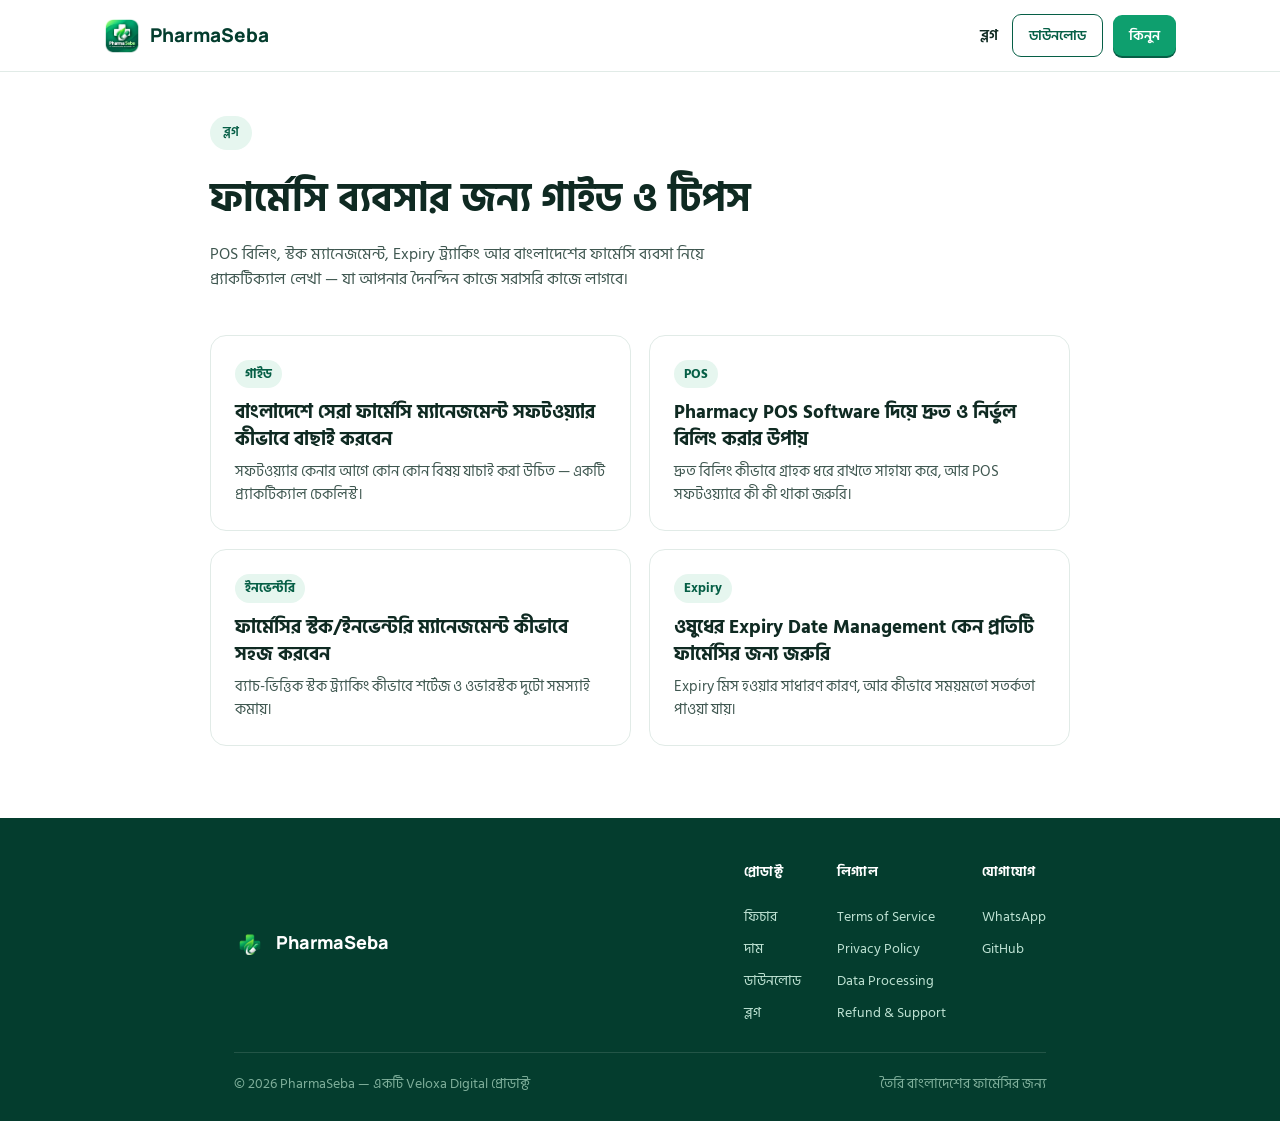
==== blog/index.html @ 8be70dcc "add blog system with 4 SEO articles, update sitemap" ====
<!DOCTYPE html>
<html lang="bn">
<head>
<meta charset="UTF-8">
<meta name="viewport" content="width=device-width, initial-scale=1.0">
<title>ব্লগ — PharmaSeba</title>
<meta name="description" content="ফার্মেসি ব্যবস্থাপনা, POS বিলিং, স্টক ও Expiry ম্যানেজমেন্ট নিয়ে PharmaSeba-এর ব্লগ — বাংলাদেশের ফার্মেসি মালিকদের জন্য।">
<meta name="robots" content="index, follow">
<link rel="canonical" href="https://pharmaseba.com/blog/index.html">
<link rel="icon" type="image/png" href="../logo-mark.png">
<meta property="og:title" content="ব্লগ — PharmaSeba">
<meta property="og:description" content="ফার্মেসি ব্যবস্থাপনা, POS বিলিং, স্টক ও Expiry ম্যানেজমেন্ট নিয়ে PharmaSeba-এর ব্লগ।">
<meta property="og:image" content="https://pharmaseba.com/logo-mark.png">
<meta property="og:type" content="website">
<meta property="og:url" content="https://pharmaseba.com/blog/index.html">
<link rel="preconnect" href="https://fonts.googleapis.com">
<link rel="preconnect" href="https://fonts.gstatic.com" crossorigin>
<link href="https://fonts.googleapis.com/css2?family=Hind+Siliguri:wght@400;500;600;700&family=Manrope:wght@700;800&display=swap" rel="stylesheet">
<style>
:root{
  --green: #0E9F6E;
  --green-dark: #065F46;
  --green-deeper: #043D2E;
  --blue: #2563EB;
  --bg-tint: #F7FAF9;
  --white: #FFFFFF;
  --ink: #0F2A22;
  --body: #3F5750;
  --line: #E1EBE7;
}
*{box-sizing:border-box; margin:0; padding:0;}
html{scroll-behavior:smooth;}
body{font-family:'Hind Siliguri','Manrope',sans-serif; color:var(--ink); background:var(--white); line-height:1.65; font-size:16px;}
img{max-width:100%; display:block;}
a{color:inherit;}
.wrap{max-width:860px; margin:0 auto; padding:0 24px;}
header{position:sticky; top:0; z-index:50; background:rgba(255,255,255,0.92); backdrop-filter:saturate(180%) blur(8px); border-bottom:1px solid var(--line);}
.nav{display:flex; align-items:center; justify-content:space-between; padding:14px 24px; max-width:1120px; margin:0 auto;}
.nav-brand{display:flex; align-items:center; gap:10px; text-decoration:none;}
.nav-brand .mark{width:36px; height:36px; object-fit:contain;}
.nav-brand span{font-family:'Manrope',sans-serif; font-weight:800; font-size:19px; color:var(--green-deeper);}
.nav-cta{display:flex; align-items:center; gap:10px;}
.nav-blog-link{text-decoration:none; color:var(--ink); font-weight:600; font-size:14.5px; margin-right:4px;}
.btn{display:inline-flex; align-items:center; justify-content:center; gap:8px; padding:11px 22px; border-radius:9px; font-weight:600; font-size:15px; text-decoration:none; border:none; cursor:pointer; font-family:inherit;}
.btn-primary{background:var(--green); color:#fff; box-shadow:0 2px 0 var(--green-dark);}
.btn-outline{background:transparent; color:var(--green-dark); border:1.5px solid var(--green-dark);}
.btn-sm{padding:9px 16px; font-size:14px;}
.nav-cta .btn-outline{display:none;}
@media(min-width:640px){ .nav-cta .btn-outline{display:inline-flex;} }

.breadcrumb{font-size:13.5px; color:var(--body); padding:22px 0 0; display:flex; gap:6px; flex-wrap:wrap;}
.breadcrumb a{color:var(--green-dark); text-decoration:none;}
.breadcrumb span{color:#9BB3AB;}

.blog-hero{padding:18px 0 8px;}
.blog-hero .kicker{display:inline-block; background:#E6F6EF; color:var(--green-dark); font-weight:600; font-size:13px; padding:6px 13px; border-radius:100px; margin-bottom:16px;}
.blog-hero h1{font-size:clamp(26px,4.2vw,38px); font-weight:700; margin-bottom:12px; letter-spacing:-0.01em; line-height:1.3;}
.blog-hero .meta{color:var(--body); font-size:14px;}

.article-body{padding:28px 0 72px;}
.article-body h2{font-size:21px; font-weight:700; margin:32px 0 12px; color:var(--green-deeper);}
.article-body h2:first-child{margin-top:0;}
.article-body p{color:var(--body); font-size:15.8px; margin-bottom:15px; max-width:74ch;}
.article-body ul, .article-body ol{color:var(--body); font-size:15.8px; margin:0 0 15px 22px;}
.article-body li{margin-bottom:8px;}
.article-body a{color:var(--green-dark); text-decoration:underline; font-weight:600;}
.article-body strong{color:var(--ink);}
.cta-box{background:var(--bg-tint); border:1px solid var(--line); border-radius:14px; padding:22px; margin:30px 0; text-align:center;}
.cta-box p{margin-bottom:14px; color:var(--ink); font-weight:600; font-size:16px;}

.blog-list-hero{padding:44px 0 10px;}
.blog-list-hero .kicker{display:inline-block; background:#E6F6EF; color:var(--green-dark); font-weight:600; font-size:13px; padding:6px 13px; border-radius:100px; margin-bottom:16px;}
.blog-list-hero h1{font-size:clamp(28px,4.5vw,40px); font-weight:700; margin-bottom:10px;}
.blog-list-hero p{color:var(--body); font-size:15.5px; max-width:60ch;}
.blog-grid{display:grid; grid-template-columns:1fr; gap:18px; padding:32px 0 72px;}
@media(min-width:720px){ .blog-grid{grid-template-columns:1fr 1fr;} }
.blog-card{display:block; text-decoration:none; color:inherit; border:1px solid var(--line); border-radius:16px; padding:24px; transition:border-color .15s, transform .15s;}
.blog-card:hover{border-color:var(--green); transform:translateY(-2px);}
.blog-card .tag{display:inline-block; font-size:12.5px; font-weight:700; color:var(--green-dark); background:#E6F6EF; padding:4px 10px; border-radius:100px; margin-bottom:12px;}
.blog-card h3{font-size:19px; font-weight:700; margin-bottom:8px; line-height:1.4;}
.blog-card p{color:var(--body); font-size:14.5px; line-height:1.55;}

footer{background:var(--green-deeper); color:#BFE3D4; padding:44px 0 26px;}
.footer-grid{display:flex; flex-wrap:wrap; justify-content:space-between; gap:28px; margin-bottom:28px;}
.footer-brand{display:flex; align-items:center; gap:10px; text-decoration:none;}
.footer-brand span{font-family:'Manrope',sans-serif; font-weight:800; font-size:18px; color:#fff;}
.footer-cols{display:flex; flex-wrap:wrap; gap:36px;}
.footer-col h5{font-size:13px; font-weight:700; color:#fff; margin-bottom:12px; letter-spacing:.02em;}
.footer-col{display:flex; flex-direction:column; gap:9px; font-size:14px;}
.footer-col a{text-decoration:none; color:#BFE3D4;}
.footer-col a:hover{color:#fff;}
.footer-bottom{border-top:1px solid rgba(255,255,255,0.12); padding-top:20px; font-size:13.5px; color:#7FAF9B; display:flex; flex-wrap:wrap; gap:10px; justify-content:space-between;}
:focus-visible{outline:2px solid var(--blue); outline-offset:2px;}
</style>
<script type="application/ld+json">
{
  "@context": "https://schema.org",
  "@type": "BreadcrumbList",
  "itemListElement": [
    {"@type": "ListItem", "position": 1, "name": "Home", "item": "https://pharmaseba.com/"},
    {"@type": "ListItem", "position": 2, "name": "Blog", "item": "https://pharmaseba.com/blog/index.html"}
  ]
}
</script>
<script type="application/ld+json">
{
  "@context": "https://schema.org",
  "@type": "Organization",
  "name": "PharmaSeba",
  "url": "https://pharmaseba.com",
  "logo": "https://pharmaseba.com/logo-mark.png"
}
</script>
</head>
<body>

<header>
  <nav class="nav">
    <a href="../index.html" class="nav-brand">
      <img src="../logo-mark.png" alt="PharmaSeba" class="mark">
      <span>PharmaSeba</span>
    </a>
    <div class="nav-cta">
      <a href="index.html" class="nav-blog-link">ব্লগ</a>
      <a href="../index.html#download" class="btn btn-outline btn-sm">ডাউনলোড</a>
      <a href="../index.html#pricing" class="btn btn-primary btn-sm">কিনুন</a>
    </div>
  </nav>
</header>

<main>
  <div class="wrap blog-list-hero">
    <span class="kicker">ব্লগ</span>
    <h1>ফার্মেসি ব্যবসার জন্য গাইড ও টিপস</h1>
    <p>POS বিলিং, স্টক ম্যানেজমেন্ট, Expiry ট্র্যাকিং আর বাংলাদেশের ফার্মেসি ব্যবসা নিয়ে প্র্যাকটিক্যাল লেখা — যা আপনার দৈনন্দিন কাজে সরাসরি কাজে লাগবে।</p>
  </div>
  <div class="wrap blog-grid">
    <a href="pharmacy-management-bangladesh.html" class="blog-card">
      <span class="tag">গাইড</span>
      <h3>বাংলাদেশে সেরা ফার্মেসি ম্যানেজমেন্ট সফটওয়্যার কীভাবে বাছাই করবেন</h3>
      <p>সফটওয়্যার কেনার আগে কোন কোন বিষয় যাচাই করা উচিত — একটি প্র্যাকটিক্যাল চেকলিস্ট।</p>
    </a>
    <a href="pharmacy-pos-software.html" class="blog-card">
      <span class="tag">POS</span>
      <h3>Pharmacy POS Software দিয়ে দ্রুত ও নির্ভুল বিলিং করার উপায়</h3>
      <p>দ্রুত বিলিং কীভাবে গ্রাহক ধরে রাখতে সাহায্য করে, আর POS সফটওয়্যারে কী কী থাকা জরুরি।</p>
    </a>
    <a href="pharmacy-inventory-management.html" class="blog-card">
      <span class="tag">ইনভেন্টরি</span>
      <h3>ফার্মেসির স্টক/ইনভেন্টরি ম্যানেজমেন্ট কীভাবে সহজ করবেন</h3>
      <p>ব্যাচ-ভিত্তিক স্টক ট্র্যাকিং কীভাবে শর্টেজ ও ওভারস্টক দুটো সমস্যাই কমায়।</p>
    </a>
    <a href="medicine-expiry-management.html" class="blog-card">
      <span class="tag">Expiry</span>
      <h3>ওষুধের Expiry Date Management কেন প্রতিটি ফার্মেসির জন্য জরুরি</h3>
      <p>Expiry মিস হওয়ার সাধারণ কারণ, আর কীভাবে সময়মতো সতর্কতা পাওয়া যায়।</p>
    </a>
  </div>
</main>

<footer>
  <div class="wrap">
    <div class="footer-grid">
      <a href="../index.html" class="footer-brand">
        <img src="../footer-mark.png" alt="PharmaSeba" style="width:32px; height:32px; object-fit:contain;">
        <span>PharmaSeba</span>
      </a>
      <div class="footer-cols">
        <div class="footer-col">
          <h5>প্রোডাক্ট</h5>
          <a href="../index.html#features">ফিচার</a>
          <a href="../index.html#pricing">দাম</a>
          <a href="../index.html#download">ডাউনলোড</a>
          <a href="index.html">ব্লগ</a>
        </div>
        <div class="footer-col">
          <h5>লিগ্যাল</h5>
          <a href="../terms.html">Terms of Service</a>
          <a href="../privacy.html">Privacy Policy</a>
          <a href="../data-processing.html">Data Processing</a>
          <a href="../refund-policy.html">Refund &amp; Support</a>
        </div>
        <div class="footer-col">
          <h5>যোগাযোগ</h5>
          <a href="https://wa.me/8801935291005" target="_blank" rel="noopener">WhatsApp</a>
          <a href="https://github.com/sanowarhp/pharmaseba-releases" target="_blank" rel="noopener">GitHub</a>
        </div>
      </div>
    </div>
    <div class="footer-bottom">
      <span>© 2026 PharmaSeba — একটি Veloxa Digital প্রোডাক্ট</span>
      <span>তৈরি বাংলাদেশের ফার্মেসির জন্য</span>
    </div>
  </div>
</footer>

</body>
</html>
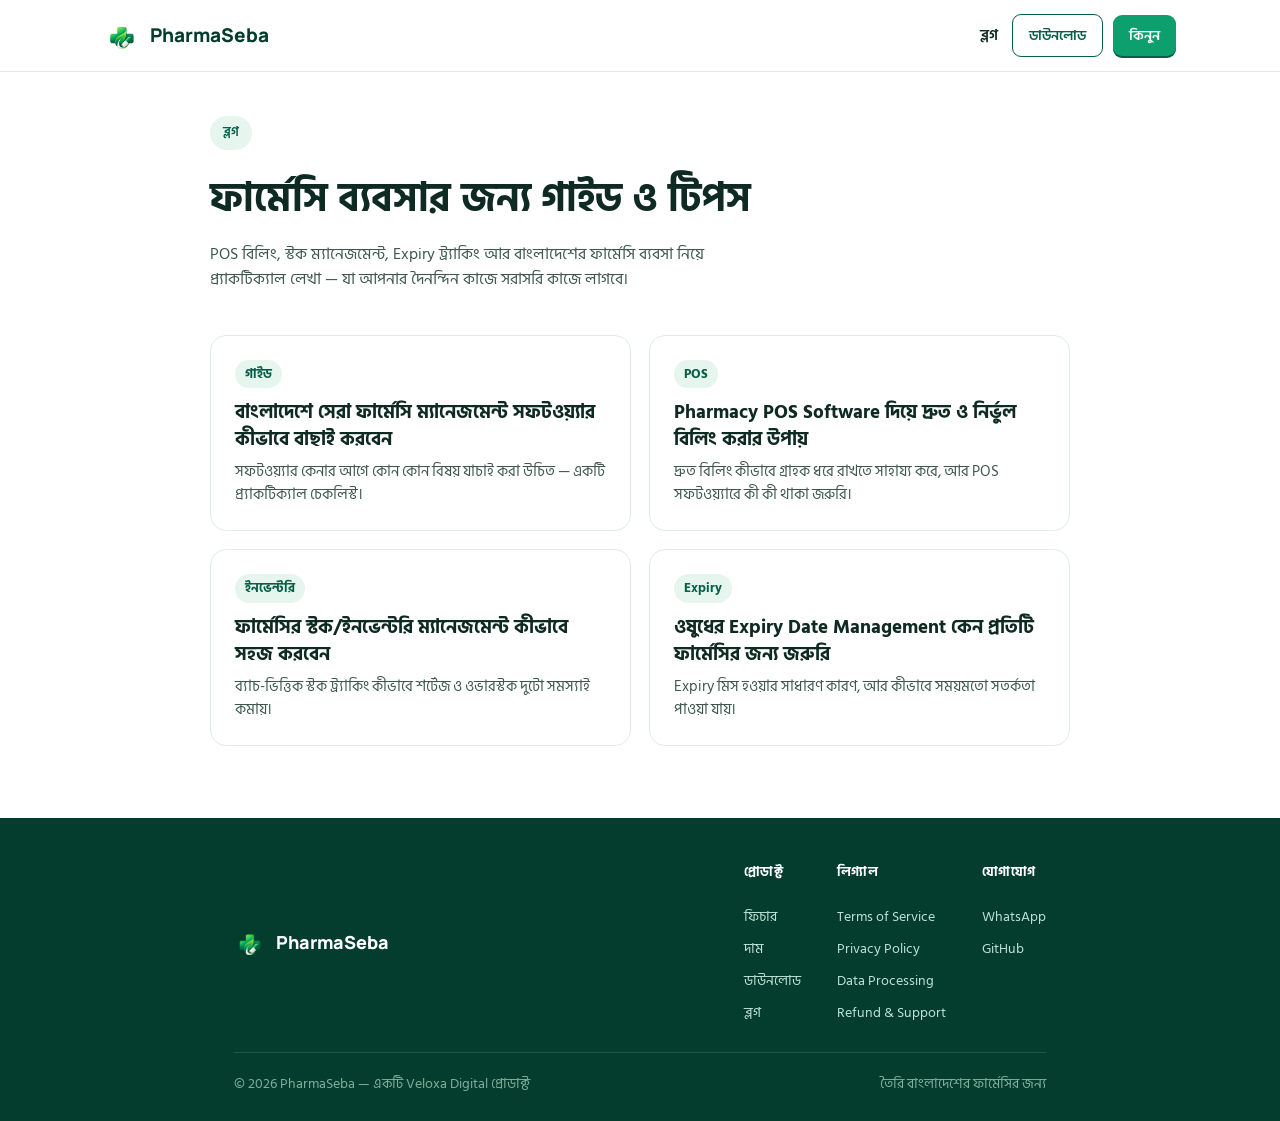
==== commit 87ffde48: "fix blog page logo paths after assets reorganize" ====
--- a/blog/index.html
+++ b/blog/index.html
@@ -7,10 +7,10 @@
 <meta name="description" content="ফার্মেসি ব্যবস্থাপনা, POS বিলিং, স্টক ও Expiry ম্যানেজমেন্ট নিয়ে PharmaSeba-এর ব্লগ — বাংলাদেশের ফার্মেসি মালিকদের জন্য।">
 <meta name="robots" content="index, follow">
 <link rel="canonical" href="https://pharmaseba.com/blog/index.html">
-<link rel="icon" type="image/png" href="../logo-mark.png">
+<link rel="icon" type="image/png" href="/assets/images/favicon.png">
 <meta property="og:title" content="ব্লগ — PharmaSeba">
 <meta property="og:description" content="ফার্মেসি ব্যবস্থাপনা, POS বিলিং, স্টক ও Expiry ম্যানেজমেন্ট নিয়ে PharmaSeba-এর ব্লগ।">
-<meta property="og:image" content="https://pharmaseba.com/logo-mark.png">
+<meta property="og:image" content="https://pharmaseba.com/assets/images/logo-mark.png">
 <meta property="og:type" content="website">
 <meta property="og:url" content="https://pharmaseba.com/blog/index.html">
 <link rel="preconnect" href="https://fonts.googleapis.com">
@@ -108,7 +108,7 @@
   "@type": "Organization",
   "name": "PharmaSeba",
   "url": "https://pharmaseba.com",
-  "logo": "https://pharmaseba.com/logo-mark.png"
+  "logo": "https://pharmaseba.com/assets/images/logo-mark.png"
 }
 </script>
 </head>
@@ -117,7 +117,7 @@
 <header>
   <nav class="nav">
     <a href="../index.html" class="nav-brand">
-      <img src="../logo-mark.png" alt="PharmaSeba" class="mark">
+      <img src="/assets/images/logo-mark.webp" alt="PharmaSeba" class="mark">
       <span>PharmaSeba</span>
     </a>
     <div class="nav-cta">
@@ -162,7 +162,7 @@
   <div class="wrap">
     <div class="footer-grid">
       <a href="../index.html" class="footer-brand">
-        <img src="../footer-mark.png" alt="PharmaSeba" style="width:32px; height:32px; object-fit:contain;">
+        <img src="/assets/images/footer-mark.png" alt="PharmaSeba" style="width:32px; height:32px; object-fit:contain;">
         <span>PharmaSeba</span>
       </a>
       <div class="footer-cols">
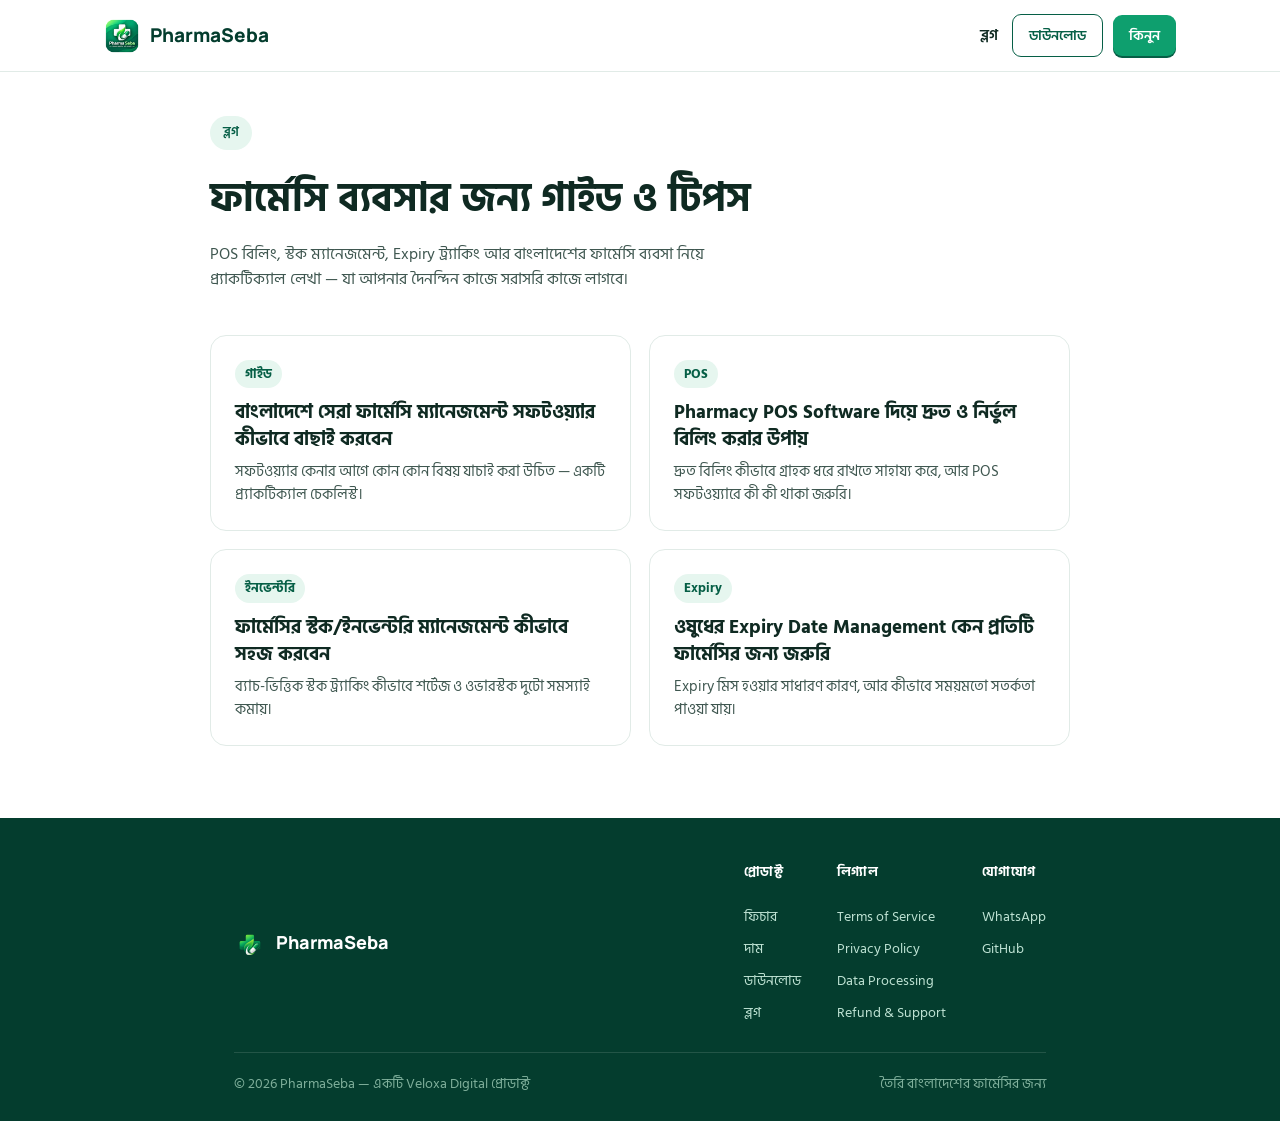
==== commit 38a4daad: "Redesign: PC + Android sections, new look" ====
--- a/blog/index.html
+++ b/blog/index.html
@@ -111,6 +111,7 @@
   "logo": "https://pharmaseba.com/assets/images/logo-mark.png"
 }
 </script>
+<link rel="stylesheet" href="/assets/theme.css">
 </head>
 <body>
 
